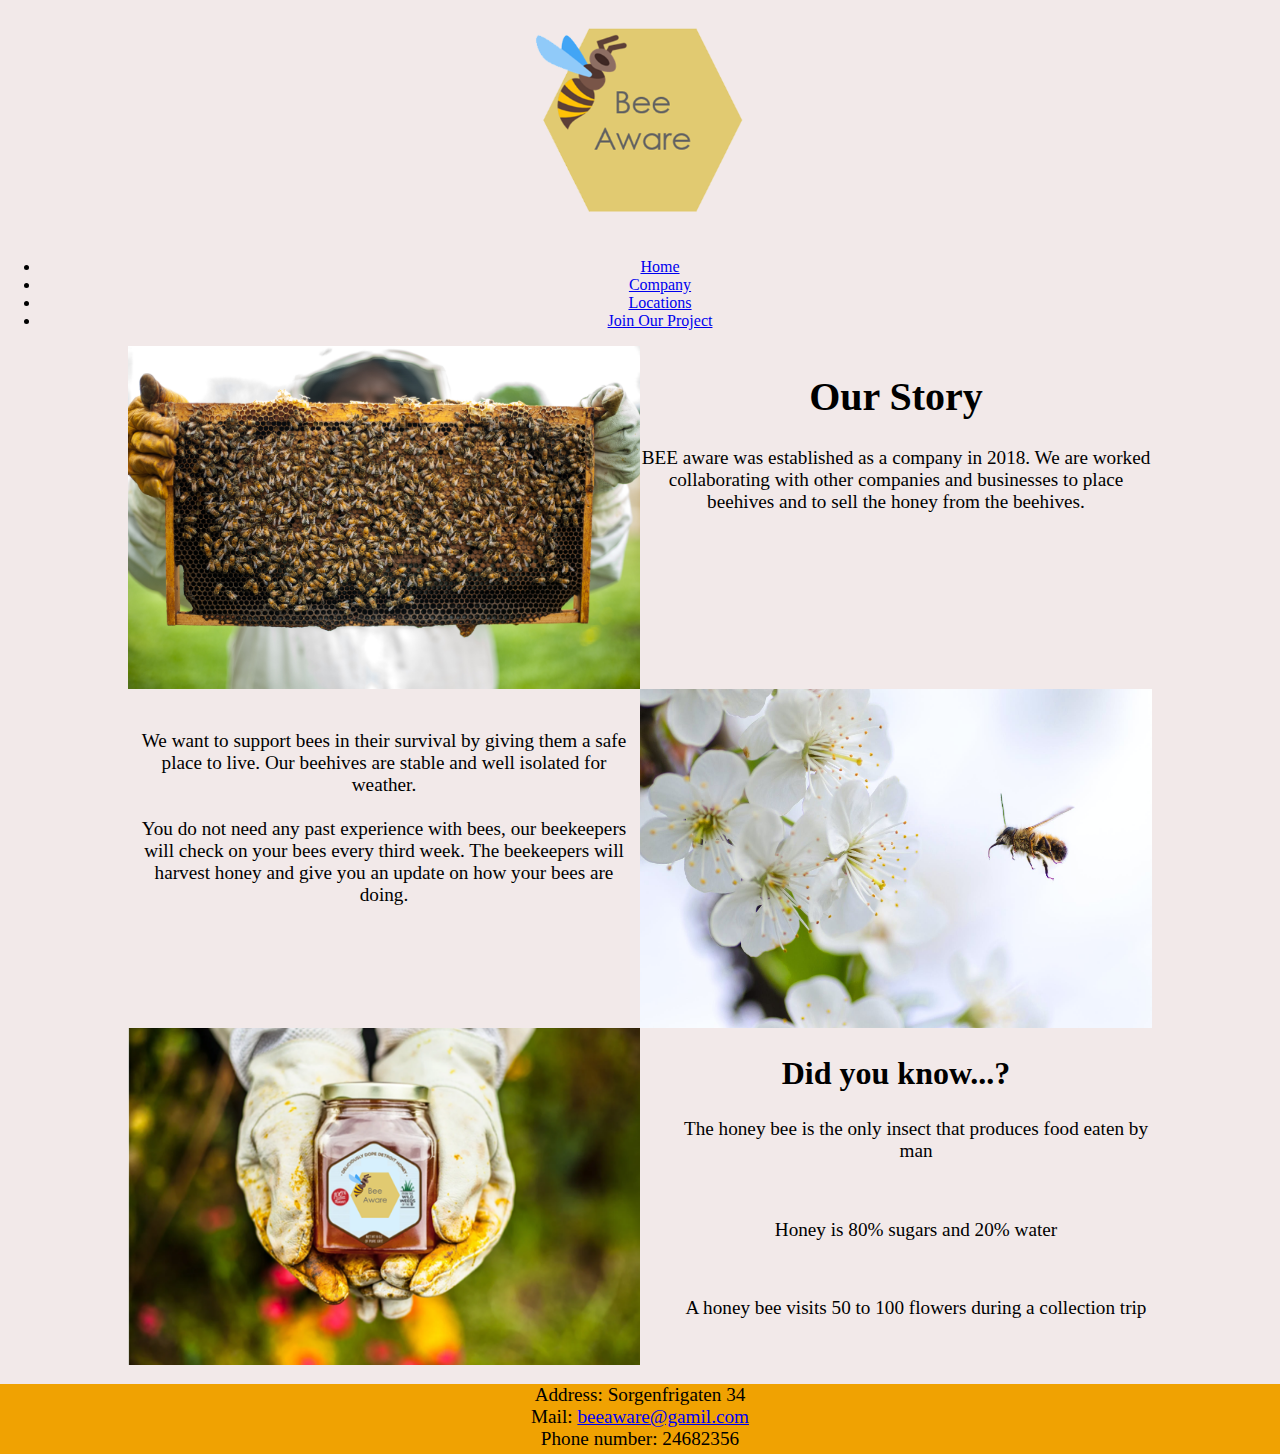
==== company.html @ 7f6324da "La til header på alle" ====
<!DOCTYPE html>
<html lang="en">
<head>
    <link type="text/css" rel="stylesheet" href="style.css">
    <meta name="viewport" content="width=device-width, initial-scale=1.0">
    <meta charset="UTF-8">
    <title>Our Story</title>
</head>

<body>

      <div class="navbar">
        <img src="img/Logo.png" alt="" class="logo">
        <nav>
          <ul>
            <li><a href="index.html"> Home </a></li>
            <li class="navBarClicked"><a href="company.html"> Company </a></li>
            <li><a href="locations.html"> Locations </a></li>
            <li><a href="join.html"> Join Our Project </a></li>
          </ul>
        </nav>
      </div>

    <main>
        <div class="companyLayout">
            <div class="companyRow">
                <!--Paule, T 1, 2018-->
                <img src="img/beekeepers%20holding%20honeycomb.jpg" alt="One of our beekeepers holding up honeycomb" width="100%">
            </div>
            <div class="companyRow">
                <h1>Our Story</h1>
                <p>BEE aware was established as a company in 2018. We are worked collaborating with other companies and businesses to place beehives and to sell the honey from the beehives.</p>
            </div>
        </div>

        <div class="companyLayoutReverse">
            <div class="companyRow">
                <!--Lukas, 2019-->
                <img src="img/blomst%20og%20bie.jpeg" alt="Photograph of a bee flying towords a flower" width="100%">
            </div>
            <div class="companyRow">
                <p><br>We want to support bees in their survival by giving them a safe place to live. Our beehives are stable and well isolated for weather.<br><br>You do not need any past experience with bees, our beekeepers will check on your bees every third week. The beekeepers will harvest honey and give you an update on how your bees are doing. </p>
            </div>
        </div>

        <div class="companyLayout">
            <div class="companyRow">
                <!--Puale, T 1, n.d.-->
                <img src="img/honey.png" alt="Photograph of one of our beekeepers holding honeycomb and bees" width="100%">
            </div>
            <div class="companyRow">
                <h2 class="linkInText">Did you know...?</h2>
                <!--American bee journal. (n.d.).-->
                <ul id="funFact">
                    <li><p>The honey bee is the only insect that produces food eaten by man</p></li>
                    <br>
                    <li><p>Honey is 80% sugars and 20% water</p></li>
                    <br>
                    <li><p>A honey bee visits 50 to 100 flowers during a collection trip</p></li>
                </ul>
            </div>
        </div>
    </main>

    <footer>
        <div class="footer">
            <p> Address: Sorgenfrigaten 34<br>Mail: <a href="mailto:beeaware@gamil.com">beeaware@gamil.com</a><br>Phone number: 24682356 </p>
        </div>
    </footer>
</body>
</html>
---- style.css ----
body {
    margin: 0;
    padding: 0;
    text-align: center;
    background-color: #F2E9E9;
}

p {
    font: Arial, sans-serif;
    font-size: 1.2rem;
}

h1 {
    font: Arial, sans-serif;
    font-size: 2.5rem;
}

h2 {
    font: Arial, sans-serif;
    font-size: 2rem;
}

/*HEADER*/
header {
    display: inline-flex;
    align-items: center;
}

.logo {
    width: 20%;
}

.navBar {
    padding: 0;
}

.navBar ul {
    list-style: none;
    display: inline-flex;
    padding: 0;
}

.navBar li {
    padding: 5%;
}

.navBar a {
    text-decoration: none;
    color: black;
    white-space: nowrap;
    font-size: 1.5rem;
    padding: 1.2vw 0;
}

.navBar a:hover {
    border-bottom: solid #f0a202;
}

.navBarClicked a:visited {
    color: #f0a202;
}

.navBarClicked a:hover {
    padding: 1.2vw 0;
    color: black;
}


/*FOOTER*/
footer {
    background-color: #f0a202;
    height: 70px;
}


/*INDEX*/
#indexLayout{
    display: flex;
    flex-wrap: wrap;
    margin-left: 10%;
    margin-right: 10%;
}

#indexLayoutReverse {
    display: flex;
    flex-wrap: wrap;
    flex-direction: row-reverse;
}

.indexRow {
    flex: 50%;
    max-width: 50%;
}

.indexRow img {
    display: block;
}

.missionstatment {
    font-size: 2rem;
}


/*COMPANY*/
.companyLayout {
    display: flex;
    flex-wrap: wrap;
    margin-left: 10%;
    margin-right: 10%;
}

.companyLayoutReverse {
    display: flex;
    flex-wrap: wrap;
    flex-direction: row-reverse;
    margin-left: 10%;
    margin-right: 10%;
}
.companyRow {
    flex: 50%;
}

.companyRow img {
    display: block;
}

#funFact {
    list-style: none;
}


/*LOCATIONS*/
#map {
    position: relative;
    margin: 10%;
    padding-bottom: 50%;
}

#map iframe {
    left: 0;
    position: absolute;
    width: 100%;
    height: 100%;
}

.logoList {
    background-color: white;
}

.logoList a img {
    padding: 0 2%;
}


/*JOIN*/
#joinMain {
    margin-right: 10%;
    margin-left: 10%;
}

.joinTextContainor {
    display: inline-block;
    margin-left: 20%;
    margin-right: 20%;
}

#joinImg{
    display: flex;
    flex-wrap: wrap;
}

.joinImgRow {
    flex: 50%;
}

.linkInText {
    text-decoration: none;
    color: black;
}

.linkInText:hover {
    color: #f0a202;
    text-decoration: underline;
}


@media only screen and (max-width: 800px) {
    /*HEADER*/
    header {
        display: inline;
        text-align: center;
    }

    .logo {
        width: 20%;
    }

    .navBar {
        margin: 0;
    }


    /*INDEX*/
    .indexRow {
        flex: 100%;
        max-width: 100%;
    }


    .indexLayoutReverse {
        flex: 100%;
        max-width: 100%;
    }

    .indexBottomText {
        flex: 100%;
        max-width: 100%;
        padding-bottom: 2%
    }


    /*COMPANY*/
    .companyRow {
        flex: 100%;
        max-width: 100%;
    }


    /*JOIN*/
    .joinImgRow {
        flex: 100%;
    }

    .joinTextContainor {
        margin: auto -10%;
    }
}
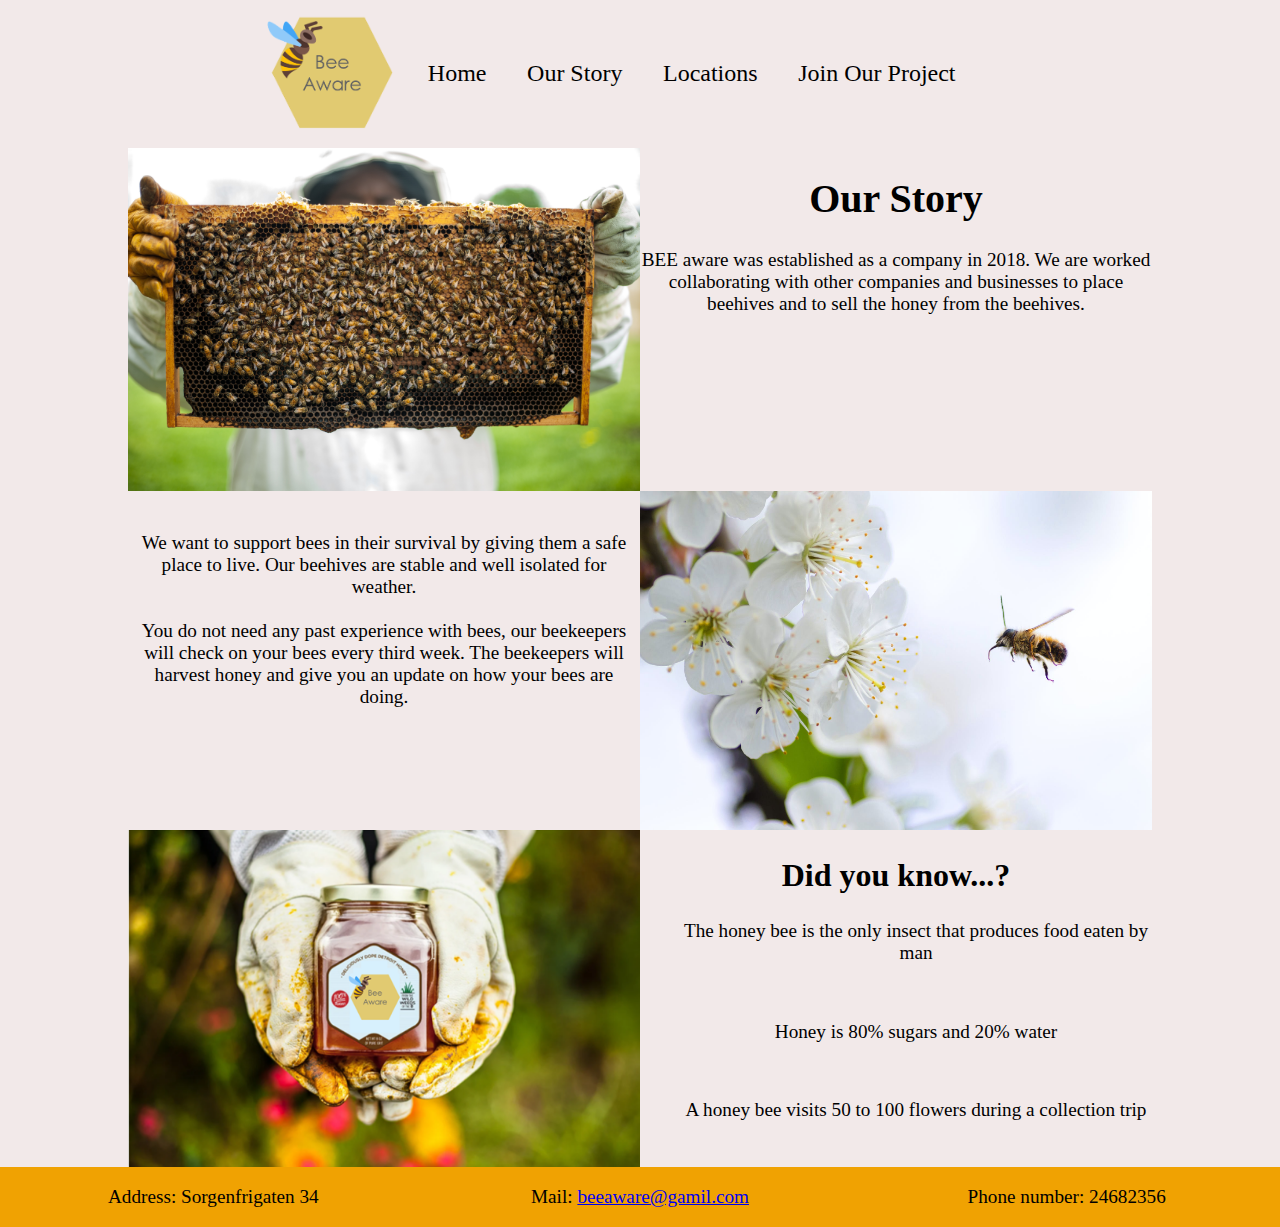
==== commit 85015a3b: "footer horisontal" ====
--- a/company.html
+++ b/company.html
@@ -8,18 +8,17 @@
 </head>
 
 <body>
-
-      <div class="navbar">
-        <img src="img/Logo.png" alt="" class="logo">
-        <nav>
-          <ul>
-            <li><a href="index.html"> Home </a></li>
-            <li class="navBarClicked"><a href="company.html"> Company </a></li>
-            <li><a href="locations.html"> Locations </a></li>
-            <li><a href="join.html"> Join Our Project </a></li>
-          </ul>
+    <header>
+        <a href="index.html" class="logo"><img aria-hidden="true" src="img/Logo.png" alt="" width="100%"></a>
+        <nav class="navBar">
+            <ul>
+                <li><a href="index.html">Home</a></li>
+                <li class="navBarClicked"><a href="company.html">Our Story</a></li>
+                <li><a href="locations.html">Locations</a></li>
+                <li><a href="join.html">Join Our Project</a></li>
+            </ul>
         </nav>
-      </div>
+    </header>
 
     <main>
         <div class="companyLayout">
@@ -63,9 +62,9 @@
     </main>
 
     <footer>
-        <div class="footer">
-            <p> Address: Sorgenfrigaten 34<br>Mail: <a href="mailto:beeaware@gamil.com">beeaware@gamil.com</a><br>Phone number: 24682356 </p>
-        </div>
+        <p> Address: Sorgenfrigaten 34</p>
+        <p>Mail: <a href="mailto:beeaware@gamil.com">beeaware@gamil.com</a></p>
+        <p>Phone number: 24682356 </p>
     </footer>
 </body>
 </html>
--- a/style.css
+++ b/style.css
@@ -69,7 +69,11 @@
 /*FOOTER*/
 footer {
     background-color: #f0a202;
-    height: 70px;
+    display: flex;
+}
+
+footer p {
+    flex: 1;
 }
 
 
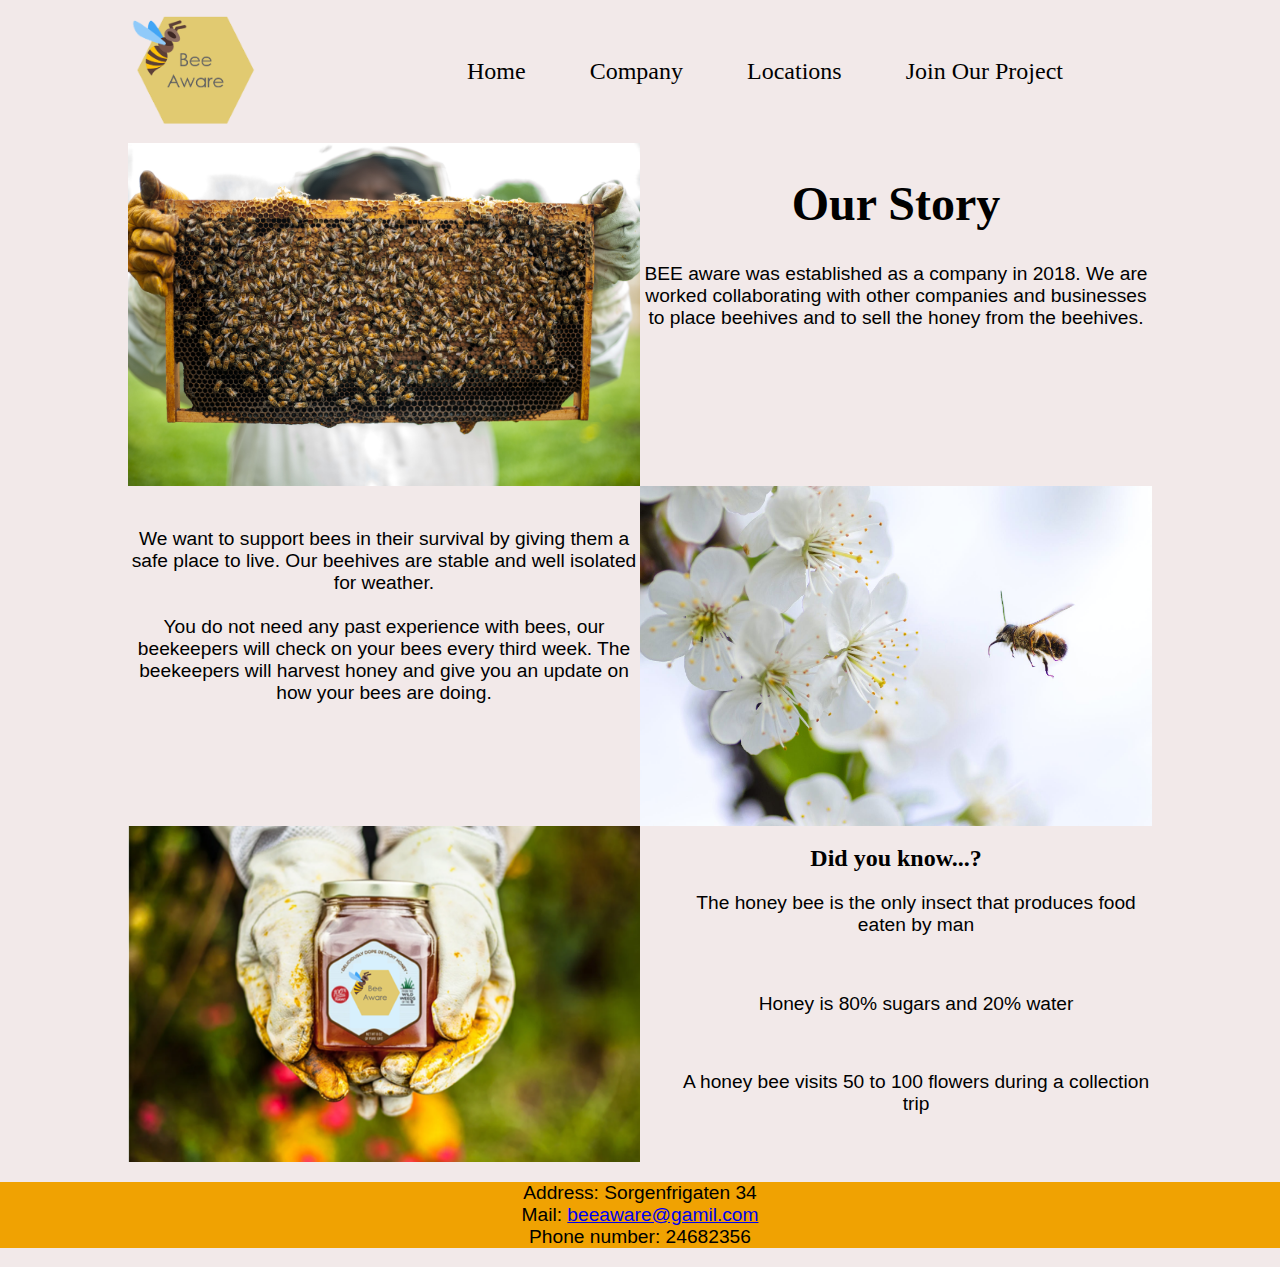
==== commit c8aad2cc: "justering header" ====
--- a/company.html
+++ b/company.html
@@ -8,17 +8,18 @@
 </head>
 
 <body>
-    <header>
-        <a href="index.html" class="logo"><img aria-hidden="true" src="img/Logo.png" alt="" width="100%"></a>
-        <nav class="navBar">
-            <ul>
-                <li><a href="index.html">Home</a></li>
-                <li class="navBarClicked"><a href="company.html">Our Story</a></li>
-                <li><a href="locations.html">Locations</a></li>
-                <li><a href="join.html">Join Our Project</a></li>
-            </ul>
+
+      <div class="navbar">
+        <a href="index.html"><img src="img/Logo.png" alt="" class="logo"></a>
+        <nav>
+          <ul>
+            <li><a href="index.html"> Home </a></li>
+            <li class="navBarClicked"><a href="company.html"> Company </a></li>
+            <li><a href="locations.html"> Locations </a></li>
+            <li><a href="join.html"> Join Our Project </a></li>
+          </ul>
         </nav>
-    </header>
+      </div>
 
     <main>
         <div class="companyLayout">
@@ -62,9 +63,9 @@
     </main>
 
     <footer>
-        <p> Address: Sorgenfrigaten 34</p>
-        <p>Mail: <a href="mailto:beeaware@gamil.com">beeaware@gamil.com</a></p>
-        <p>Phone number: 24682356 </p>
+        <div class="footer">
+            <p> Address: Sorgenfrigaten 34<br>Mail: <a href="mailto:beeaware@gamil.com">beeaware@gamil.com</a><br>Phone number: 24682356 </p>
+        </div>
     </footer>
 </body>
 </html>
--- a/style.css
+++ b/style.css
@@ -6,21 +6,77 @@
 }
 
 p {
-    font: Arial, sans-serif;
+    font-family: 'Roboto', sans-serif;
     font-size: 1.2rem;
 }
 
 h1 {
     font: Arial, sans-serif;
-    font-size: 2.5rem;
+    font-size: 3rem;
 }
 
 h2 {
     font: Arial, sans-serif;
-    font-size: 2rem;
-}
-
-/*HEADER*/
+    font-size: 1.5rem;
+
+}
+
+/*Ny header */
+.navbar{
+  height: 12%;
+  display: flex;
+  flex-wrap: nowrap;
+  align-items: center;
+  background-color: F0A202;
+  padding-right: 2%;
+  padding-left: 2%;
+
+}
+.logo{
+  max-height: auto;
+  max-width: 150px;
+  cursor: pointer;
+  padding-left: 62%;
+}
+.logo img{
+  max-height: auto;
+  max-width: 150px;
+  cursor: pointer;
+
+}
+
+nav{
+  flex: 1;
+  flex-wrap: nowrap;
+  text-align: center;
+}
+
+nav ul li{
+  list-style: none;
+  display: inline-block;
+  margin-left: 60px;
+}
+nav ul li a{
+text-decoration: none;
+color: black;
+font-size: 1.5rem;
+}
+nav a:hover {
+    border-bottom: solid #f0a202;
+    padding: 1.2vw 0;
+}
+.navBarClicked a:hover {
+    padding: 1.2vw 0;
+    color: orange;
+}
+.navBarClicked a:visited {
+    color: #f0a202;
+}
+
+
+/* gammel HEADER
+
+
 header {
     display: inline-flex;
     align-items: center;
@@ -65,15 +121,11 @@
     color: black;
 }
 
-
+*/
 /*FOOTER*/
 footer {
     background-color: #f0a202;
-    display: flex;
-}
-
-footer p {
-    flex: 1;
+    height: 30%;
 }
 
 
@@ -219,7 +271,7 @@
     .indexBottomText {
         flex: 100%;
         max-width: 100%;
-        padding-bottom: 2%
+        padding-bottom: 2%;
     }
 
 
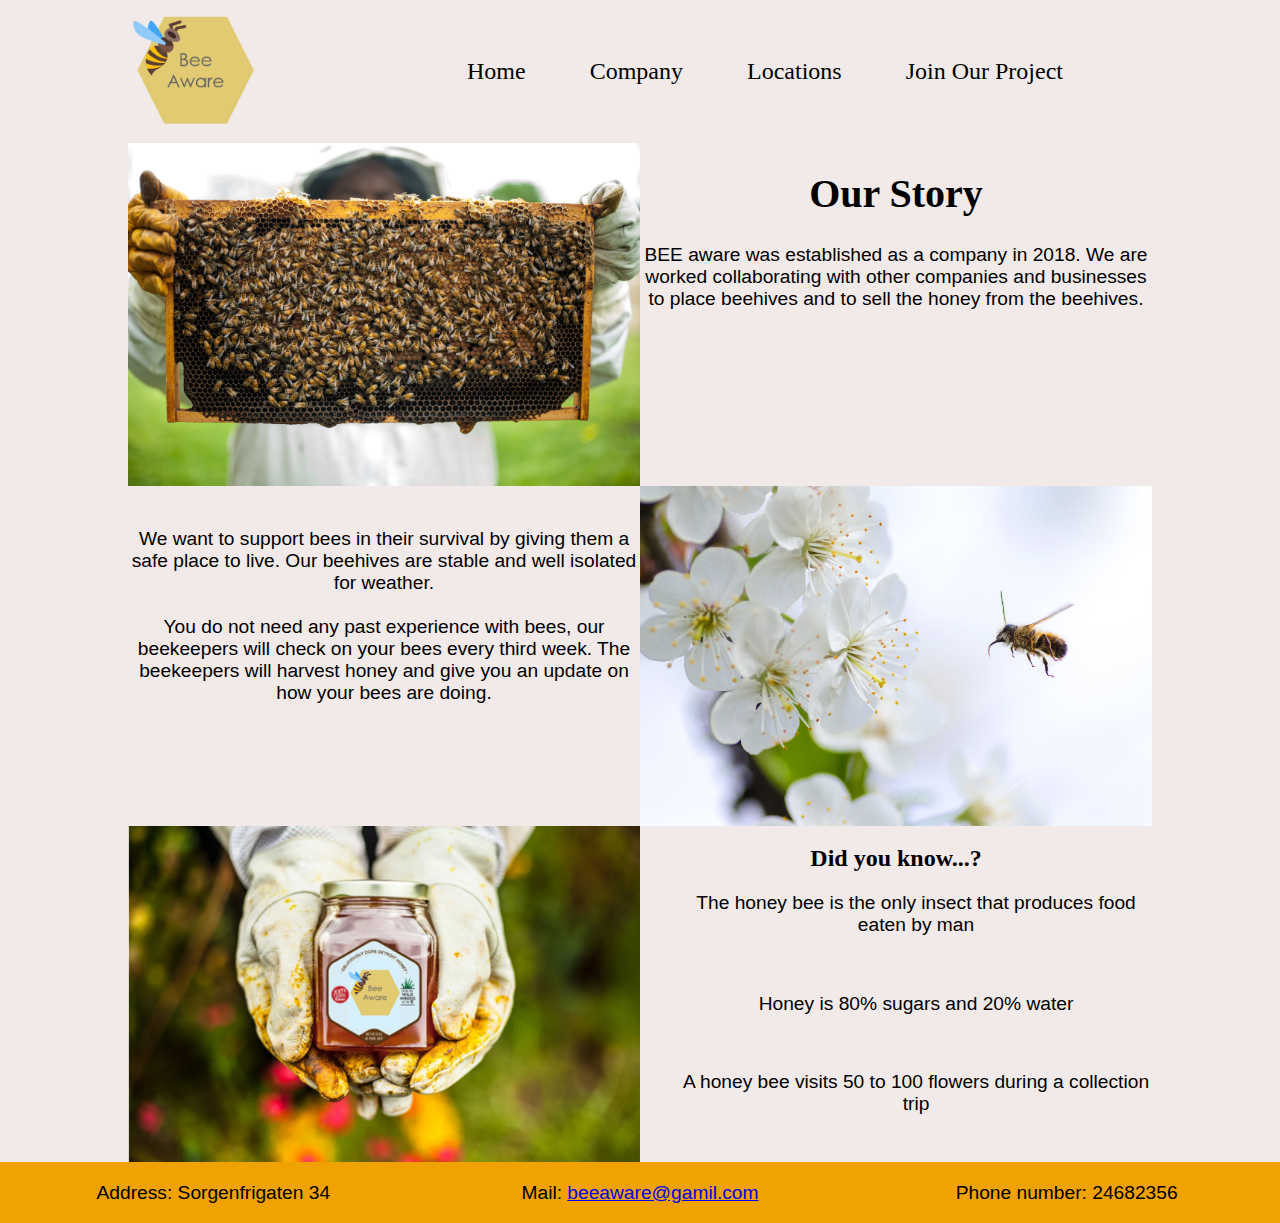
==== commit 3898f089: "Merge branch 'main' of https://github.com/Marie-Spongsveen/BEE-Aware into main" ====
--- a/company.html
+++ b/company.html
@@ -63,9 +63,9 @@
     </main>
 
     <footer>
-        <div class="footer">
-            <p> Address: Sorgenfrigaten 34<br>Mail: <a href="mailto:beeaware@gamil.com">beeaware@gamil.com</a><br>Phone number: 24682356 </p>
-        </div>
+        <p> Address: Sorgenfrigaten 34</p>
+        <p>Mail: <a href="mailto:beeaware@gamil.com">beeaware@gamil.com</a></p>
+        <p>Phone number: 24682356 </p>
     </footer>
 </body>
 </html>
--- a/style.css
+++ b/style.css
@@ -12,7 +12,7 @@
 
 h1 {
     font: Arial, sans-serif;
-    font-size: 3rem;
+    font-size: 2.5rem;
 }
 
 h2 {
@@ -125,7 +125,11 @@
 /*FOOTER*/
 footer {
     background-color: #f0a202;
-    height: 30%;
+    display: flex;
+}
+
+footer p {
+    flex: 1;
 }
 
 
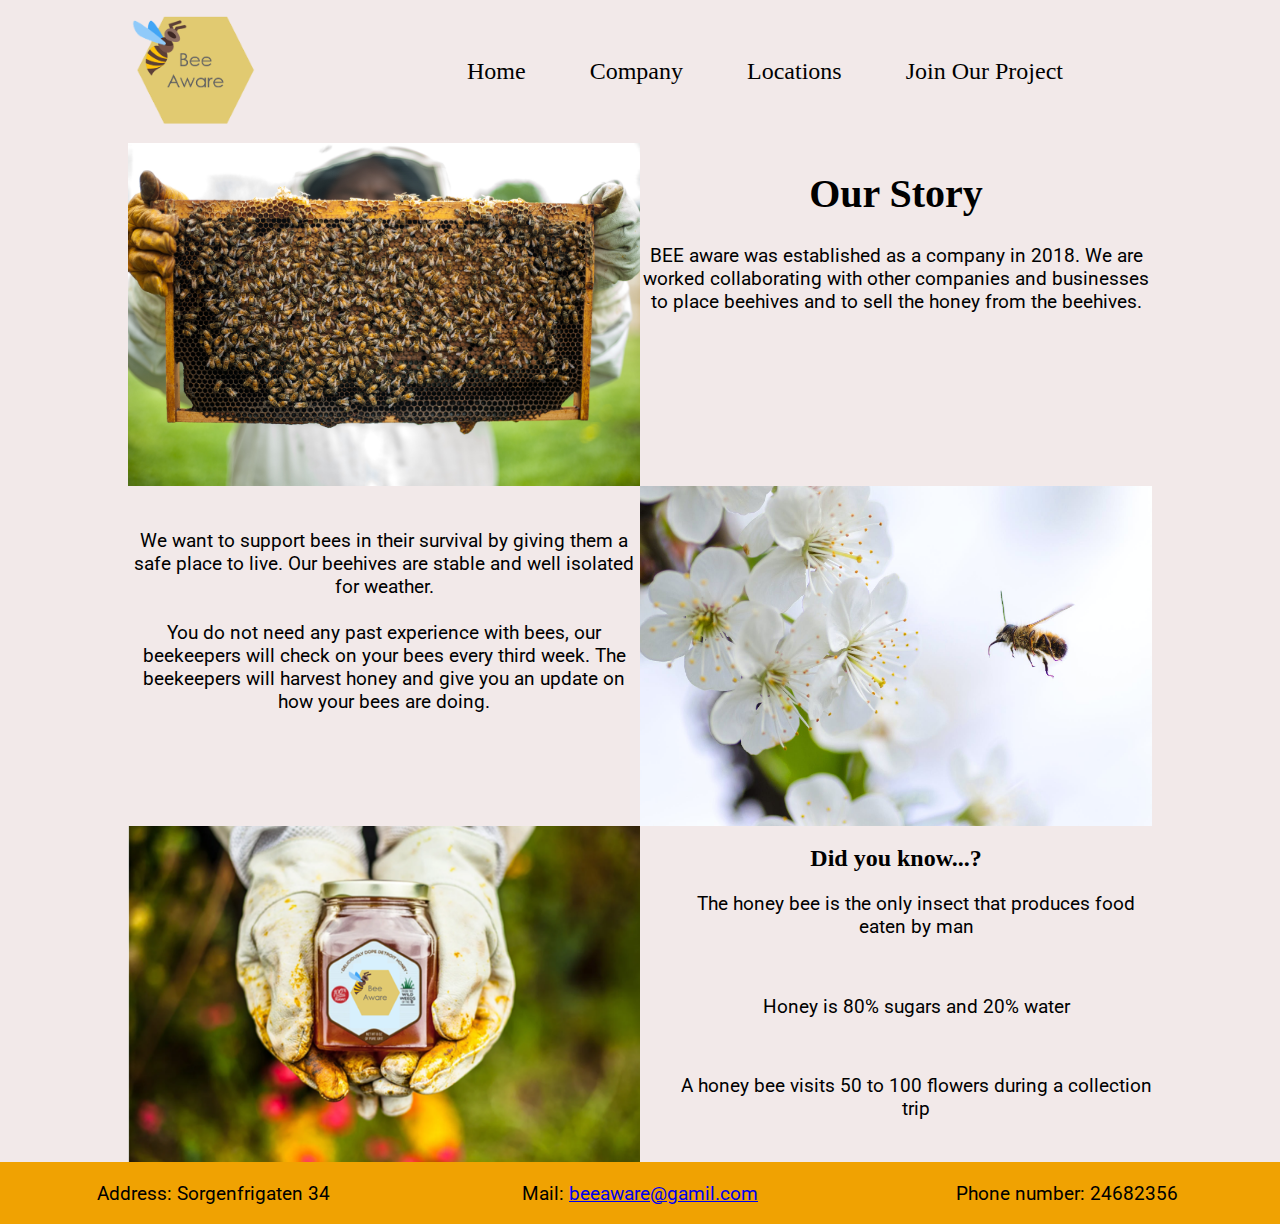
==== commit 99c25a60: "la til logo i nettleser" ====
--- a/company.html
+++ b/company.html
@@ -5,6 +5,8 @@
     <meta name="viewport" content="width=device-width, initial-scale=1.0">
     <meta charset="UTF-8">
     <title>Our Story</title>
+    <link href="https://fonts.googleapis.com/css2?family=Roboto&display=swap" rel="stylesheet">
+    <link rel="icon" href="img/nylogo.png">
 </head>
 
 <body>
--- a/style.css
+++ b/style.css
@@ -18,110 +18,61 @@
 h2 {
     font: Arial, sans-serif;
     font-size: 1.5rem;
-
-}
-
-/*Ny header */
+}
+
+
+/*HEADER*/
 .navbar{
-  height: 12%;
-  display: flex;
-  flex-wrap: nowrap;
-  align-items: center;
-  background-color: F0A202;
-  padding-right: 2%;
-  padding-left: 2%;
-
-}
+    height: 12%;
+    display: flex;
+    align-items: center;
+    padding-right: 2%;
+    padding-left: 2%;
+}
+
 .logo{
-  max-height: auto;
-  max-width: 150px;
-  cursor: pointer;
-  padding-left: 62%;
-}
+    max-width: 150px;
+    cursor: pointer;
+    padding-left: 62%;
+}
+
 .logo img{
-  max-height: auto;
-  max-width: 150px;
-  cursor: pointer;
-
+    max-width: 150px;
+    cursor: pointer;
 }
 
 nav{
-  flex: 1;
-  flex-wrap: nowrap;
-  text-align: center;
+    flex: 1;
+    text-align: center;
 }
 
 nav ul li{
-  list-style: none;
-  display: inline-block;
-  margin-left: 60px;
-}
+    list-style: none;
+    display: inline-block;
+    margin-left: 60px;
+}
+
 nav ul li a{
-text-decoration: none;
-color: black;
-font-size: 1.5rem;
-}
+    text-decoration: none;
+    color: black;
+    font-size: 1.5rem;
+}
+
 nav a:hover {
     border-bottom: solid #f0a202;
     padding: 1.2vw 0;
 }
+
 .navBarClicked a:hover {
     padding: 1.2vw 0;
     color: orange;
 }
+
 .navBarClicked a:visited {
     color: #f0a202;
 }
 
 
-/* gammel HEADER
-
-
-header {
-    display: inline-flex;
-    align-items: center;
-}
-
-.logo {
-    width: 20%;
-}
-
-.navBar {
-    padding: 0;
-}
-
-.navBar ul {
-    list-style: none;
-    display: inline-flex;
-    padding: 0;
-}
-
-.navBar li {
-    padding: 5%;
-}
-
-.navBar a {
-    text-decoration: none;
-    color: black;
-    white-space: nowrap;
-    font-size: 1.5rem;
-    padding: 1.2vw 0;
-}
-
-.navBar a:hover {
-    border-bottom: solid #f0a202;
-}
-
-.navBarClicked a:visited {
-    color: #f0a202;
-}
-
-.navBarClicked a:hover {
-    padding: 1.2vw 0;
-    color: black;
-}
-
-*/
 /*FOOTER*/
 footer {
     background-color: #f0a202;
@@ -246,17 +197,19 @@
 
 @media only screen and (max-width: 800px) {
     /*HEADER*/
-    header {
-        display: inline;
-        text-align: center;
-    }
-
-    .logo {
-        width: 20%;
-    }
-
-    .navBar {
-        margin: 0;
+    .logo{
+        max-width: 150px;
+        cursor: pointer;
+        padding-left: 2%;
+    }
+
+    .logo img {
+        max-width: 150px;
+        cursor: pointer;
+    }
+
+    nav ul li {
+        margin-left: -20px;
     }
 
 
@@ -266,8 +219,7 @@
         max-width: 100%;
     }
 
-
-    .indexLayoutReverse {
+    #indexLayoutReverse {
         flex: 100%;
         max-width: 100%;
     }
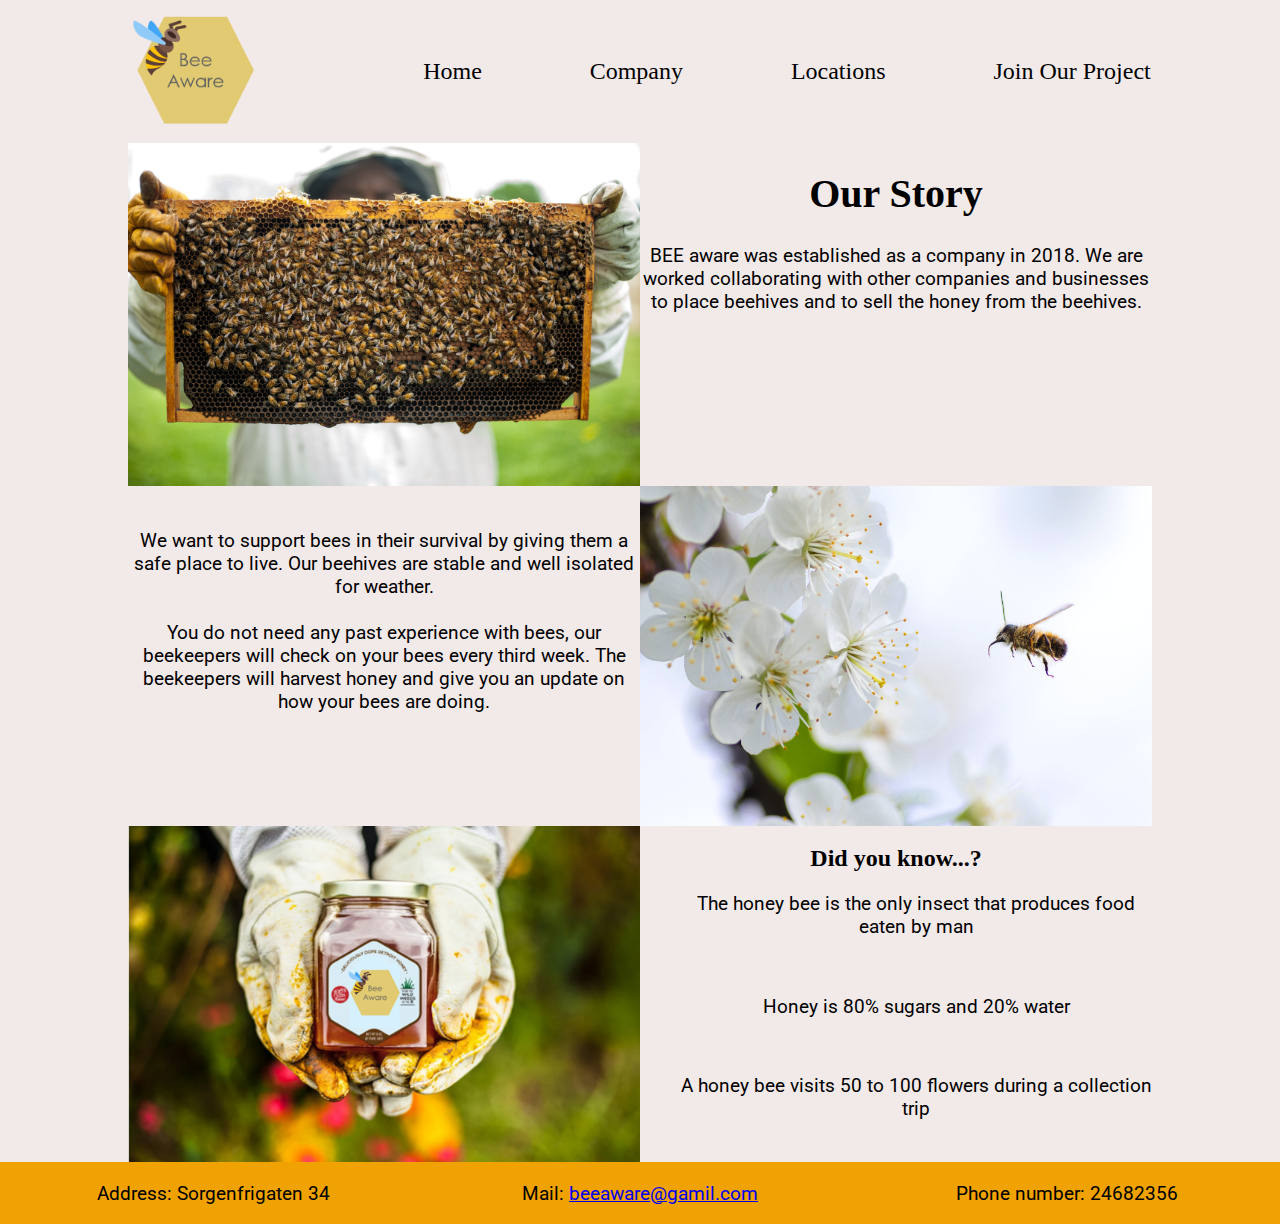
==== commit 8df7eeef: "navigation" ====
--- a/company.html
+++ b/company.html
@@ -11,7 +11,7 @@
 
 <body>
 
-      <div class="navbar">
+      <header class="navbar">
         <a href="index.html"><img src="img/Logo.png" alt="" class="logo"></a>
         <nav>
           <ul>
@@ -21,7 +21,7 @@
             <li><a href="join.html"> Join Our Project </a></li>
           </ul>
         </nav>
-      </div>
+      </header>
 
     <main>
         <div class="companyLayout">
--- a/style.css
+++ b/style.css
@@ -49,13 +49,14 @@
 nav ul li{
     list-style: none;
     display: inline-block;
-    margin-left: 60px;
-}
-
-nav ul li a{
+    margin-left: 10%;
+}
+
+nav a{
     text-decoration: none;
     color: black;
     font-size: 1.5rem;
+    white-space: nowrap;
 }
 
 nav a:hover {
@@ -65,7 +66,7 @@
 
 .navBarClicked a:hover {
     padding: 1.2vw 0;
-    color: orange;
+    color: #f0a202;
 }
 
 .navBarClicked a:visited {
@@ -194,9 +195,20 @@
     text-decoration: underline;
 }
 
+@media only screen and (max-width: 1000px) {
+    /*HEADER*/
+    nav a {
+        padding: 0;
+    }
+
+}
 
 @media only screen and (max-width: 800px) {
     /*HEADER*/
+    header {
+        height: 20%;
+    }
+
     .logo{
         max-width: 150px;
         cursor: pointer;
@@ -208,10 +220,6 @@
         cursor: pointer;
     }
 
-    nav ul li {
-        margin-left: -20px;
-    }
-
 
     /*INDEX*/
     .indexRow {
@@ -247,3 +255,10 @@
         margin: auto -10%;
     }
 }
+
+@media only screen and (max-width: 600px) {
+    /*HEADER*/
+    nav a {
+        font-size: 1.2rem;
+    }
+}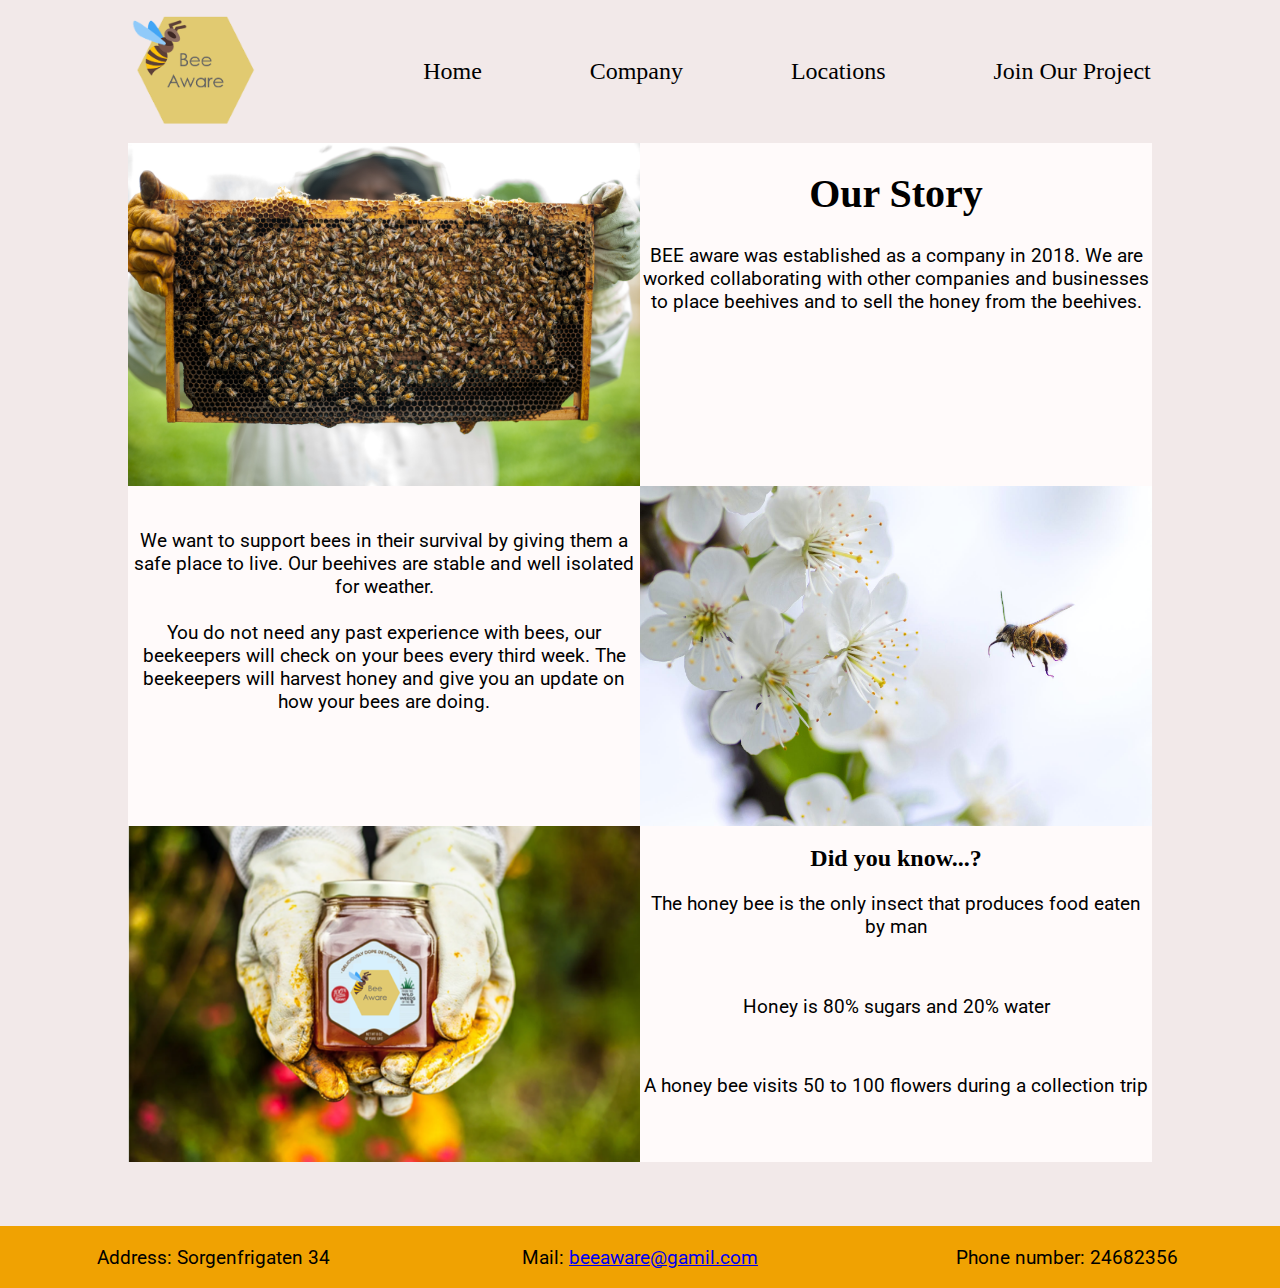
==== commit ecf1c7e9: "locations logo" ====
--- a/company.html
+++ b/company.html
@@ -23,34 +23,34 @@
         </nav>
       </header>
 
-    <main>
-        <div class="companyLayout">
-            <div class="companyRow">
+    <main class="companyLayout">
+        <div class="companyRow">
+            <div class="companyItem">
                 <!--Paule, T 1, 2018-->
                 <img src="img/beekeepers%20holding%20honeycomb.jpg" alt="One of our beekeepers holding up honeycomb" width="100%">
             </div>
-            <div class="companyRow">
+            <div class="companyItem">
                 <h1>Our Story</h1>
                 <p>BEE aware was established as a company in 2018. We are worked collaborating with other companies and businesses to place beehives and to sell the honey from the beehives.</p>
             </div>
         </div>
 
-        <div class="companyLayoutReverse">
-            <div class="companyRow">
+        <div class="companyRowReverse">
+            <div class="companyItem">
                 <!--Lukas, 2019-->
                 <img src="img/blomst%20og%20bie.jpeg" alt="Photograph of a bee flying towords a flower" width="100%">
             </div>
-            <div class="companyRow">
+            <div class="companyItem">
                 <p><br>We want to support bees in their survival by giving them a safe place to live. Our beehives are stable and well isolated for weather.<br><br>You do not need any past experience with bees, our beekeepers will check on your bees every third week. The beekeepers will harvest honey and give you an update on how your bees are doing. </p>
             </div>
         </div>
 
-        <div class="companyLayout">
-            <div class="companyRow">
+        <div class="companyRow">
+            <div class="companyItem">
                 <!--Puale, T 1, n.d.-->
                 <img src="img/honey.png" alt="Photograph of one of our beekeepers holding honeycomb and bees" width="100%">
             </div>
-            <div class="companyRow">
+            <div class="companyItem">
                 <h2 class="linkInText">Did you know...?</h2>
                 <!--American bee journal. (n.d.).-->
                 <ul id="funFact">
--- a/style.css
+++ b/style.css
@@ -78,6 +78,7 @@
 footer {
     background-color: #f0a202;
     display: flex;
+    max-width: 100%;
 }
 
 footer p {
@@ -91,6 +92,7 @@
     flex-wrap: wrap;
     margin-left: 10%;
     margin-right: 10%;
+    margin-bottom: 5%;
 }
 
 #indexLayoutReverse {
@@ -102,6 +104,7 @@
 .indexRow {
     flex: 50%;
     max-width: 50%;
+    background-color: #FFFAFA;
 }
 
 .indexRow img {
@@ -115,36 +118,42 @@
 
 /*COMPANY*/
 .companyLayout {
-    display: flex;
-    flex-wrap: wrap;
     margin-left: 10%;
     margin-right: 10%;
-}
-
-.companyLayoutReverse {
+    margin-bottom: 5%;
+}
+
+.companyRow {
+    display: flex;
+    flex-wrap: wrap;
+}
+
+.companyRowReverse {
     display: flex;
     flex-wrap: wrap;
     flex-direction: row-reverse;
-    margin-left: 10%;
-    margin-right: 10%;
-}
-.companyRow {
+}
+
+.companyItem {
     flex: 50%;
-}
-
-.companyRow img {
+    background-color: #FFFAFA;
+}
+
+.companyItem img {
     display: block;
 }
 
 #funFact {
     list-style: none;
+    padding: 0;
 }
 
 
 /*LOCATIONS*/
 #map {
     position: relative;
-    margin: 10%;
+    margin-left: 20%;
+    margin-right: 20%;
     padding-bottom: 50%;
 }
 
@@ -152,28 +161,42 @@
     left: 0;
     position: absolute;
     width: 100%;
-    height: 100%;
+    height: 80%;
 }
 
 .logoList {
     background-color: white;
-}
-
-.logoList a img {
-    padding: 0 2%;
-}
-
+    display: flex;
+    flex-wrap: nowrap;
+    align-items: center;
+    white-space: nowrap;
+    justify-content: space-evenly;
+}
+
+.logoList img {
+    display: inline-block;
+}
+
+.noe {
+    width: 20%;
+    padding: 1%;
+}
 
 /*JOIN*/
-#joinMain {
+.joinMain {
     margin-right: 10%;
     margin-left: 10%;
+}
+
+main img {
+    display: block;
 }
 
 .joinTextContainor {
     display: inline-block;
-    margin-left: 20%;
-    margin-right: 20%;
+    background-color: #FFFAFA;
+    padding: 2%;
+    margin: 5% 20%;
 }
 
 #joinImg{
@@ -195,13 +218,6 @@
     text-decoration: underline;
 }
 
-@media only screen and (max-width: 1000px) {
-    /*HEADER*/
-    nav a {
-        padding: 0;
-    }
-
-}
 
 @media only screen and (max-width: 800px) {
     /*HEADER*/
@@ -221,6 +237,12 @@
     }
 
 
+    /*FOOTER*/
+    footer p {
+        font-size: 0.8rem;
+    }
+
+
     /*INDEX*/
     .indexRow {
         flex: 100%;
@@ -240,9 +262,15 @@
 
 
     /*COMPANY*/
-    .companyRow {
-        flex: 100%;
-        max-width: 100%;
+    .companyItem {
+        flex: 100%;
+        max-width: 100%;
+    }
+
+    /*LOCATIONS*/
+    #map {
+        margin-right: 10%;
+        margin-left: 10%;
     }
 
 
@@ -252,7 +280,7 @@
     }
 
     .joinTextContainor {
-        margin: auto -10%;
+        margin: 5% 0;
     }
 }
 
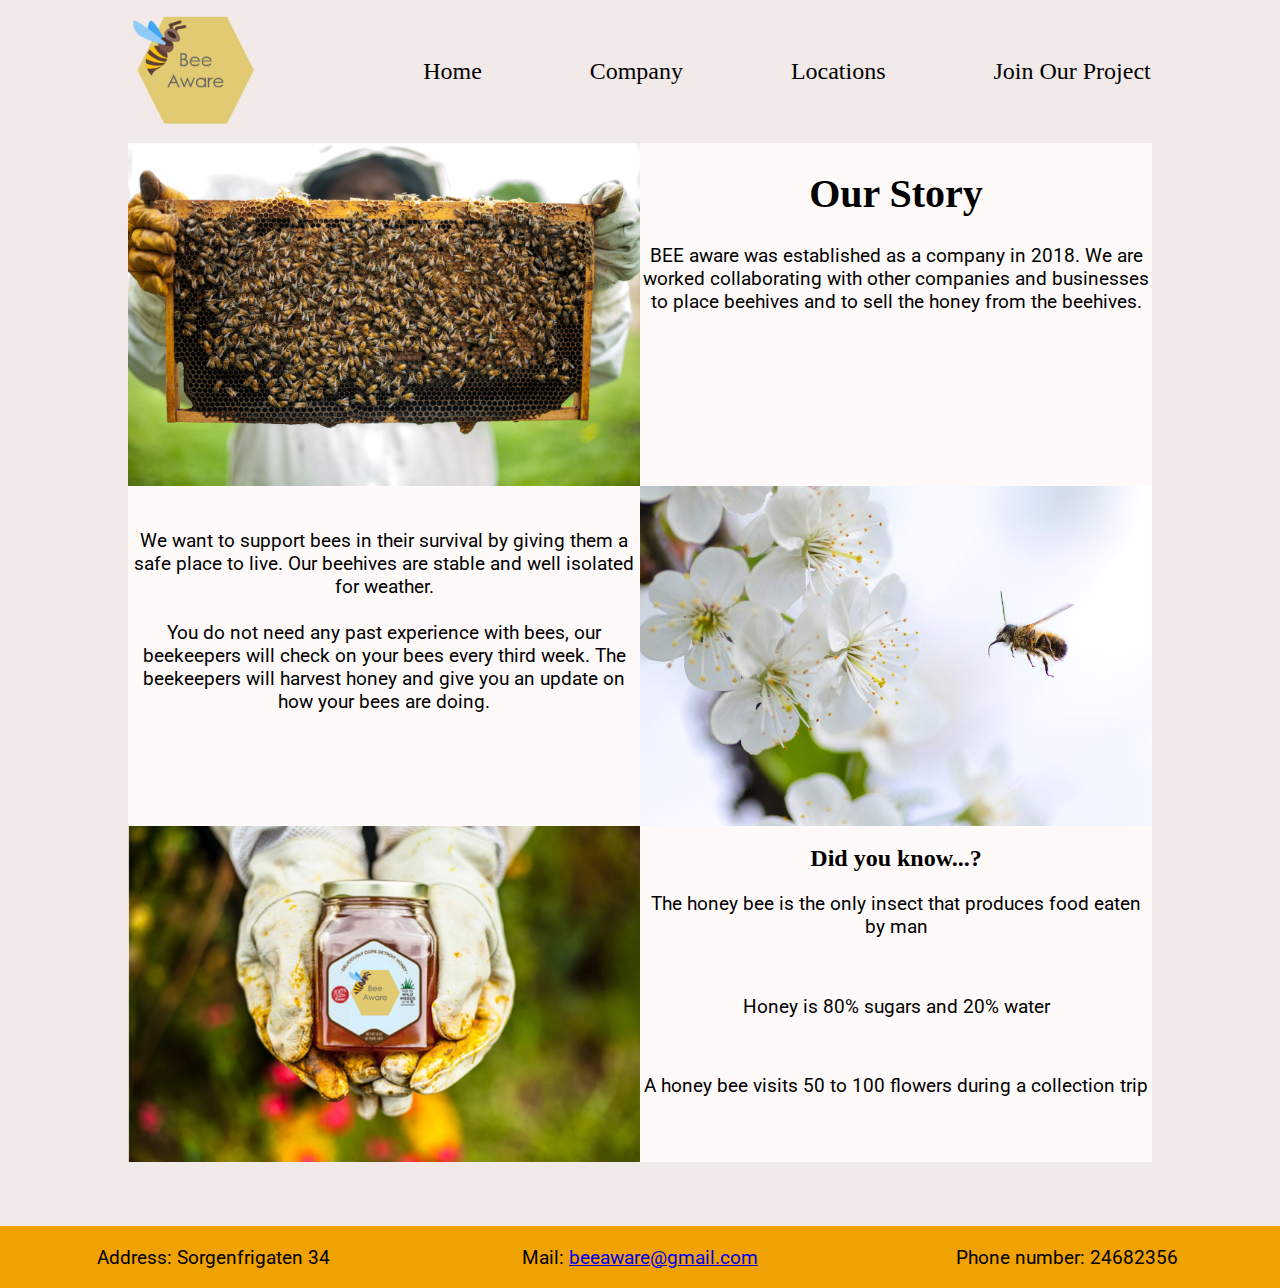
==== commit 4bac5c4a: "mail in footer" ====
--- a/company.html
+++ b/company.html
@@ -66,7 +66,7 @@
 
     <footer>
         <p> Address: Sorgenfrigaten 34</p>
-        <p>Mail: <a href="mailto:beeaware@gamil.com">beeaware@gamil.com</a></p>
+        <p>Mail: <a href="mailto:beeaware@gamil.com">beeaware@gmail.com</a></p>
         <p>Phone number: 24682356 </p>
     </footer>
 </body>
--- a/style.css
+++ b/style.css
@@ -177,7 +177,12 @@
     display: inline-block;
 }
 
-.noe {
+.logoList img:hover {
+    position: relative;
+    bottom: 5px;
+}
+
+.logoListLogo {
     width: 20%;
     padding: 1%;
 }
@@ -271,6 +276,11 @@
     #map {
         margin-right: 10%;
         margin-left: 10%;
+        margin-bottom: 30%;
+    }
+
+    #map iframe {
+        height: 150%;
     }
 
 
